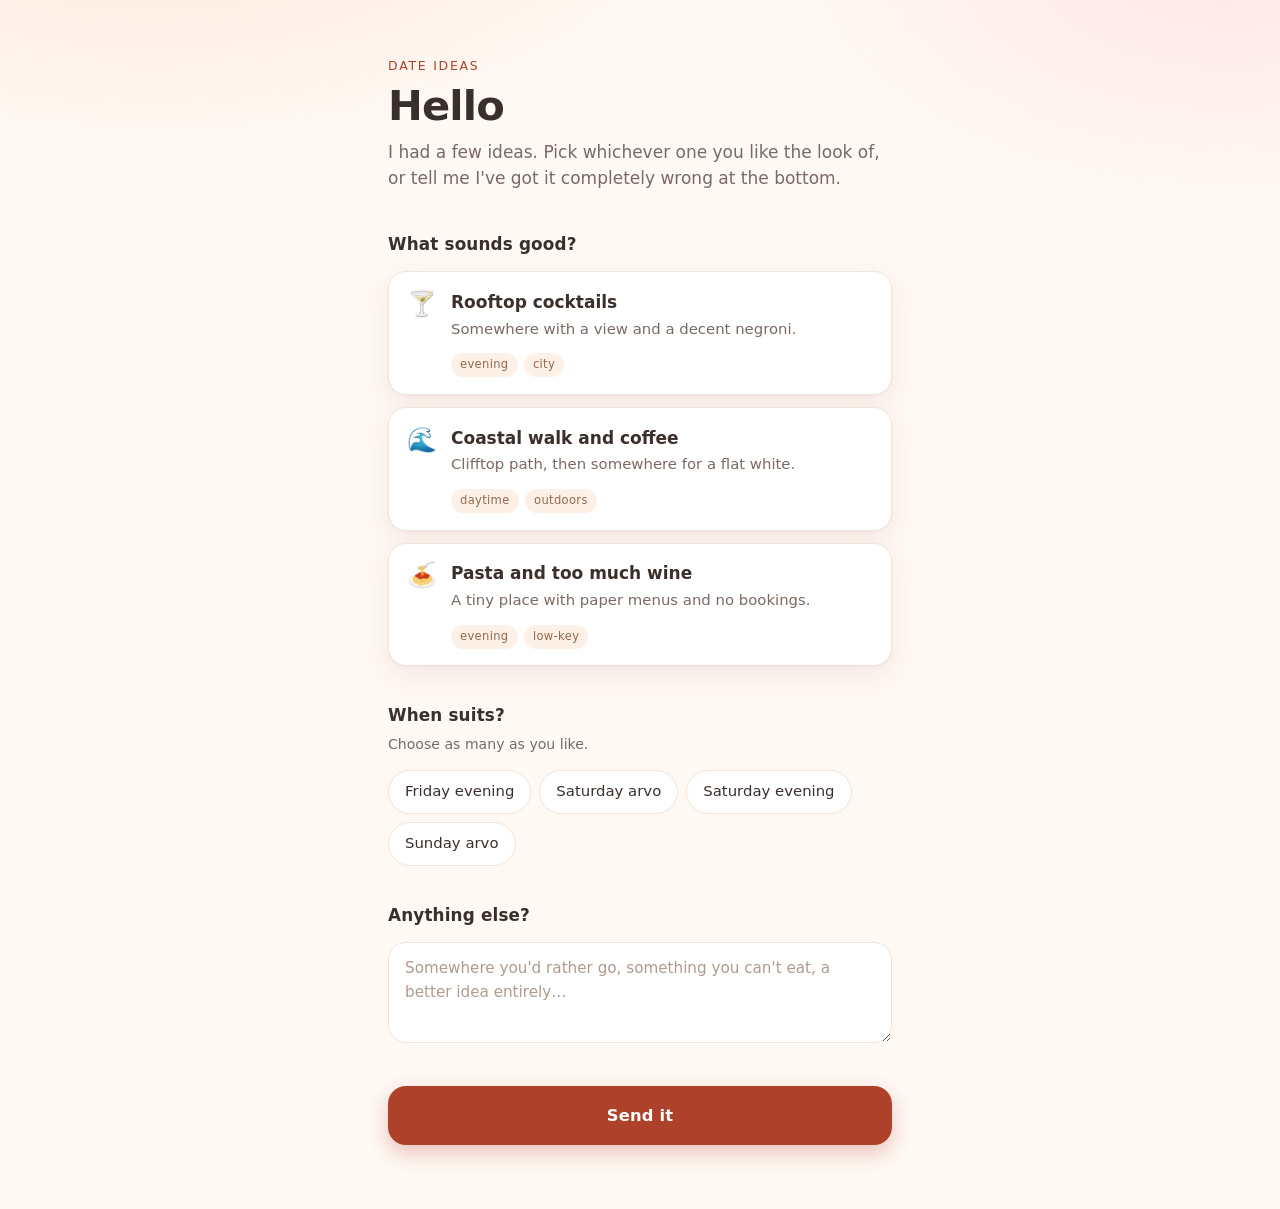
==== pages/_base/index.html @ aa5a321f "Initial commit: personalised date-invitation site FastAPI app serving per-person static page bundles" ====
<!doctype html>
<!--
  Starter bundle. Copy this directory for each new person (add_person.py does
  it for you), then change absolutely anything: the server does not parse this
  file, so different layouts, styles, animations and interactions per person are
  all fine.

  The only contract with the server is in app.js: POST {summary, answers} to
  /api/d/<token>/submit. Everything else is yours.

  Structural bits worth keeping:
    data-question="key"   an answer key in the stored JSON
    data-mode="single"    one choice   -> answers.key = "value"
    data-mode="multi"     many choices -> answers.key = ["value", ...]
    (no data-mode)        an input or textarea -> answers.key = "typed text"
    data-value / data-label  the stored value and its human-readable summary text
    data-rise             materialises in on load; app.js numbers them in
                          document order, so add or reorder freely
-->
<html lang="en-AU">
<head>
<meta charset="utf-8">
<meta name="viewport" content="width=device-width, initial-scale=1">
<meta name="robots" content="noindex, nofollow">
<!-- Light only, so a dark-mode phone doesn't render controls against a light
     page. theme-color matches the page so the browser chrome blends in. -->
<meta name="color-scheme" content="light">
<meta name="theme-color" content="#fff8f3">
<title>An idea or two</title>
<link rel="stylesheet" href="style.css">
<script>
  /* Holds the entrance cascade until app.js knows whether to show the form or
     the confirmation, otherwise the form materialises and is then replaced.
     Must be in <head>, before anything paints.

     The timeout is a failsafe: if app.js never loads or throws, this still
     releases the page rather than leaving it blank. */
  document.documentElement.classList.add('is-booting');
  setTimeout(function () {
    document.documentElement.classList.remove('is-booting');
  }, 1200);
</script>
</head>

<body>
<main class="page" id="form-view">

  <header class="intro">
    <p class="kicker" data-rise>Date ideas</p>
    <h1 data-rise>Hello<span id="greeting-name"></span></h1>
    <p class="lede" data-rise>
      I had a few ideas. Pick whichever one you like the look of, or tell me
      I've got it completely wrong at the bottom.
    </p>
  </header>

  <!-- ── Question: which idea ─────────────────────────────────────────── -->
  <section class="block" data-question="main" data-mode="single" data-required>
    <h2 data-rise>What sounds good?</h2>
    <div class="cards">

      <button type="button" class="card" data-rise data-value="rooftop_cocktails"
              data-label="Rooftop cocktails">
        <span class="card-emoji">🍸</span>
        <span class="card-body">
          <span class="card-title">Rooftop cocktails</span>
          <span class="card-blurb">Somewhere with a view and a decent negroni.</span>
        </span>
        <span class="card-tags"><span class="tag">evening</span><span class="tag">city</span></span>
      </button>

      <button type="button" class="card" data-rise data-value="coastal_walk"
              data-label="Coastal walk and coffee">
        <span class="card-emoji">🌊</span>
        <span class="card-body">
          <span class="card-title">Coastal walk and coffee</span>
          <span class="card-blurb">Clifftop path, then somewhere for a flat white.</span>
        </span>
        <span class="card-tags"><span class="tag">daytime</span><span class="tag">outdoors</span></span>
      </button>

      <button type="button" class="card" data-rise data-value="pasta_and_wine"
              data-label="Pasta and too much wine">
        <span class="card-emoji">🍝</span>
        <span class="card-body">
          <span class="card-title">Pasta and too much wine</span>
          <span class="card-blurb">A tiny place with paper menus and no bookings.</span>
        </span>
        <span class="card-tags"><span class="tag">evening</span><span class="tag">low-key</span></span>
      </button>

    </div>
  </section>

  <!-- ── Question: availability ───────────────────────────────────────── -->
  <section class="block" data-question="when" data-mode="multi">
    <h2 data-rise>When suits?</h2>
    <p class="hint" data-rise>Choose as many as you like.</p>
    <div class="chips">
      <button type="button" class="chip" data-rise data-value="fri_pm"   data-label="Friday evening">Friday evening</button>
      <button type="button" class="chip" data-rise data-value="sat_arvo" data-label="Saturday arvo">Saturday arvo</button>
      <button type="button" class="chip" data-rise data-value="sat_pm"   data-label="Saturday evening">Saturday evening</button>
      <button type="button" class="chip" data-rise data-value="sun_arvo" data-label="Sunday arvo">Sunday arvo</button>
    </div>
  </section>

  <!-- ── Question: free text ──────────────────────────────────────────── -->
  <section class="block">
    <h2 data-rise>Anything else?</h2>
    <textarea data-rise data-question="note" rows="3" maxlength="1000"
              placeholder="Somewhere you'd rather go, something you can't eat, a better idea entirely…"></textarea>
  </section>

  <footer class="actions">
    <button type="button" class="submit" id="submit" data-rise>Send it</button>
    <p class="error" id="error" hidden></p>
  </footer>

</main>

<!-- Shown once they've replied, and on any later visit. -->
<main class="page done" id="done-view" hidden>
  <div class="done-card">
    <span class="done-tick">✓</span>
    <h1>Lovely</h1>
    <p id="done-summary" class="done-summary"></p>
    <p class="lede">I'll sort out the details and message you.</p>
    <button type="button" class="link-button" id="change">Change my answer</button>
  </div>
</main>

<script src="app.js"></script>
</body>
</html>
---- pages/_base/style.css ----
/* Starter styles. Copy and change freely: nothing here is required by the
   server, and every page can look completely different. */

:root {
  /* Light only. Without this a dark-mode phone still renders form controls,
     scrollbars and autofill dark against a light page. */
  color-scheme: light;

  --bg: #fff8f3;
  --surface: #ffffff;
  --ink: #3b2f2b;
  --ink-soft: #7a6a63;
  --line: #f4e3d9;

  /* Two weights of the same coral: the light one is decoration (borders,
     fills), the deep one is anything carrying text, where it needs to clear
     4.5:1 against white. */
  --accent: #ef7d63;
  --accent-deep: #ad4129;
  --accent-soft: #fff0ea;

  /* Kept light enough that --accent-deep still clears 4.5:1 where the washes
     sit behind the kicker and headings. */
  --wash-peach: rgba(255, 186, 148, .26);
  --wash-rose: rgba(255, 168, 186, .22);

  --danger: #c0392b;
  --radius: 18px;
  --shadow: 0 1px 2px rgba(120, 70, 50, .05), 0 10px 28px rgba(120, 70, 50, .08);
}

* { box-sizing: border-box; }

/* The browser's own [hidden] rule is weaker than any class that sets display,
   so a "hidden" view would still render, and you could scroll to it. Every
   view swap in app.js depends on this line. */
[hidden] { display: none !important; }

body {
  margin: 0;
  /* A soft peach-and-rose wash behind the top of the page, so it opens warm
     rather than on a flat sheet of white. */
  background-color: var(--bg);
  background-image:
    radial-gradient(58rem 30rem at 12% -12%, var(--wash-peach), transparent 62%),
    radial-gradient(46rem 26rem at 96% -4%, var(--wash-rose), transparent 60%);
  background-repeat: no-repeat;
  color: var(--ink);
  font: 400 17px/1.55 ui-rounded, "SF Pro Rounded", -apple-system, BlinkMacSystemFont,
        "Segoe UI", system-ui, sans-serif;
  -webkit-font-smoothing: antialiased;
  -webkit-tap-highlight-color: transparent;
}

.page {
  max-width: 34rem;
  margin: 0 auto;
  padding: clamp(1.5rem, 6vw, 3.5rem) 1.25rem 4rem;
}

/* ── Type ─────────────────────────────────────────────────────────────── */

h1 { font-size: clamp(2rem, 8vw, 2.6rem); line-height: 1.1; margin: 0 0 .6rem; letter-spacing: -.02em; }
h2 { font-size: 1.05rem; margin: 0 0 .85rem; letter-spacing: .01em; }

.kicker {
  margin: 0 0 .5rem;
  font-size: .78rem;
  text-transform: uppercase;
  letter-spacing: .14em;
  color: var(--accent-deep);
}

.lede { margin: 0; color: var(--ink-soft); }
.hint { margin: -.5rem 0 .85rem; font-size: .88rem; color: var(--ink-soft); }
.intro { margin-bottom: 2.5rem; }
.block { margin-bottom: 2.25rem; }

/* ── Choice cards ─────────────────────────────────────────────────────── */

.cards { display: grid; gap: .75rem; }

.card {
  display: grid;
  grid-template-columns: auto 1fr;
  grid-template-areas: "emoji body" ".  tags";
  gap: .25rem .9rem;
  width: 100%;
  padding: 1.05rem 1.1rem;
  border: 1.5px solid var(--line);
  border-radius: var(--radius);
  background: var(--surface);
  box-shadow: var(--shadow);
  color: inherit;
  font: inherit;
  text-align: left;
  cursor: pointer;
  transition: border-color .18s, transform .18s, background .18s;
}

.card:active { transform: scale(.985); }

.card.is-selected {
  border-color: var(--accent);
  background: var(--accent-soft);
  box-shadow: 0 1px 2px rgba(120, 70, 50, .05), 0 10px 28px rgba(239, 125, 99, .18);
}

.card-emoji { grid-area: emoji; font-size: 1.5rem; line-height: 1.3; }
.card-body  { grid-area: body; display: block; }
.card-title { display: block; font-weight: 600; }
.card-blurb { display: block; margin-top: .15rem; color: var(--ink-soft); font-size: .93rem; }
.card-tags  { grid-area: tags; display: flex; flex-wrap: wrap; gap: .4rem; margin-top: .55rem; }

.tag {
  padding: .12rem .5rem;
  border-radius: 999px;
  background: #fdf1e7;
  border: 1px solid transparent;
  font-size: .72rem;
  letter-spacing: .03em;
  color: #96674a;
}

.card.is-selected .tag { background: #fff; color: var(--accent-deep); }

/* ── Chips ────────────────────────────────────────────────────────────── */

.chips { display: flex; flex-wrap: wrap; gap: .5rem; }

.chip {
  padding: .6rem 1rem;
  border: 1.5px solid var(--line);
  border-radius: 999px;
  background: var(--surface);
  color: inherit;
  font: inherit;
  font-size: .93rem;
  cursor: pointer;
  transition: border-color .18s, background .18s, transform .18s;
}

.chip:active { transform: scale(.96); }
.chip.is-selected { border-color: var(--accent); background: var(--accent-soft); color: var(--accent-deep); font-weight: 600; }

/* ── Text input ───────────────────────────────────────────────────────── */

textarea {
  width: 100%;
  padding: .9rem 1rem;
  border: 1.5px solid var(--line);
  border-radius: var(--radius);
  background: var(--surface);
  color: inherit;
  font: inherit;
  font-size: .95rem;
  resize: vertical;
  transition: border-color .18s;
}

textarea::placeholder { color: #b09a90; }
textarea:focus {
  outline: none;
  border-color: var(--accent);
  box-shadow: 0 0 0 4px var(--accent-soft);
}

/* ── Actions ──────────────────────────────────────────────────────────── */

.submit {
  width: 100%;
  padding: 1.05rem;
  border: none;
  border-radius: var(--radius);
  background: var(--accent-deep);
  color: #fff;
  box-shadow: 0 8px 20px rgba(173, 65, 41, .28);
  font: inherit;
  font-size: 1.02rem;
  font-weight: 600;
  letter-spacing: .01em;
  cursor: pointer;
  transition: transform .18s, opacity .18s, box-shadow .18s;
}

.submit:active { transform: scale(.985); box-shadow: 0 4px 12px rgba(173, 65, 41, .24); }
.submit[disabled] { opacity: .55; cursor: default; }

.error { margin: .85rem 0 0; color: var(--danger); font-size: .9rem; text-align: center; }

.link-button {
  margin-top: 1.75rem;
  padding: 0;
  border: none;
  background: none;
  color: var(--ink-soft);
  font: inherit;
  font-size: .9rem;
  text-decoration: underline;
  text-underline-offset: 3px;
  cursor: pointer;
}

/* ── Confirmation ─────────────────────────────────────────────────────── */

/* A screen of its own. The form is removed from the document when this shows,
   so this is the whole page rather than a section underneath it. */
.done {
  display: grid;
  place-items: center;
  min-height: 100svh;
  padding: clamp(1.5rem, 6vw, 3.5rem) 1.25rem;
  text-align: center;
}

.done-card {
  max-width: 24rem;
  animation: rise .45s cubic-bezier(.2, .7, .3, 1) both;
}

.done-tick {
  display: grid;
  place-items: center;
  width: 3.25rem;
  height: 3.25rem;
  margin: 0 auto 1.25rem;
  border-radius: 999px;
  background: var(--accent-deep);
  color: #fff;
  box-shadow: 0 10px 24px rgba(173, 65, 41, .26);
  font-size: 1.5rem;
  animation: pop .45s cubic-bezier(.2, 1.4, .4, 1) both;
}

.done-summary {
  margin: 0 0 .75rem;
  font-weight: 600;
  color: var(--accent-deep);
}

@keyframes pop { from { transform: scale(.4); opacity: 0; } to { transform: scale(1); opacity: 1; } }

/* ── Entrance ─────────────────────────────────────────────────────────── */

/* Anything marked data-rise materialises in, one after another down the page.
   app.js sets --i in document order, so nothing here needs renumbering when a
   section is added or moved. */
[data-rise] {
  animation: rise .5s cubic-bezier(.2, .7, .3, 1) both;
  animation-delay: calc(var(--i, 0) * 45ms);
}

/* Held, including the delay countdown, until app.js has picked a view, so
   the cascade starts from that moment rather than part-way through. Released
   by app.js, or by the failsafe timer in index.html. */
.is-booting [data-rise] { animation-play-state: paused; }

@keyframes rise {
  from { opacity: 0; transform: translateY(14px) scale(.99); }
  to   { opacity: 1; transform: none; }
}

@media (prefers-reduced-motion: reduce) {
  *, *::before, *::after { animation: none !important; transition: none !important; }
}
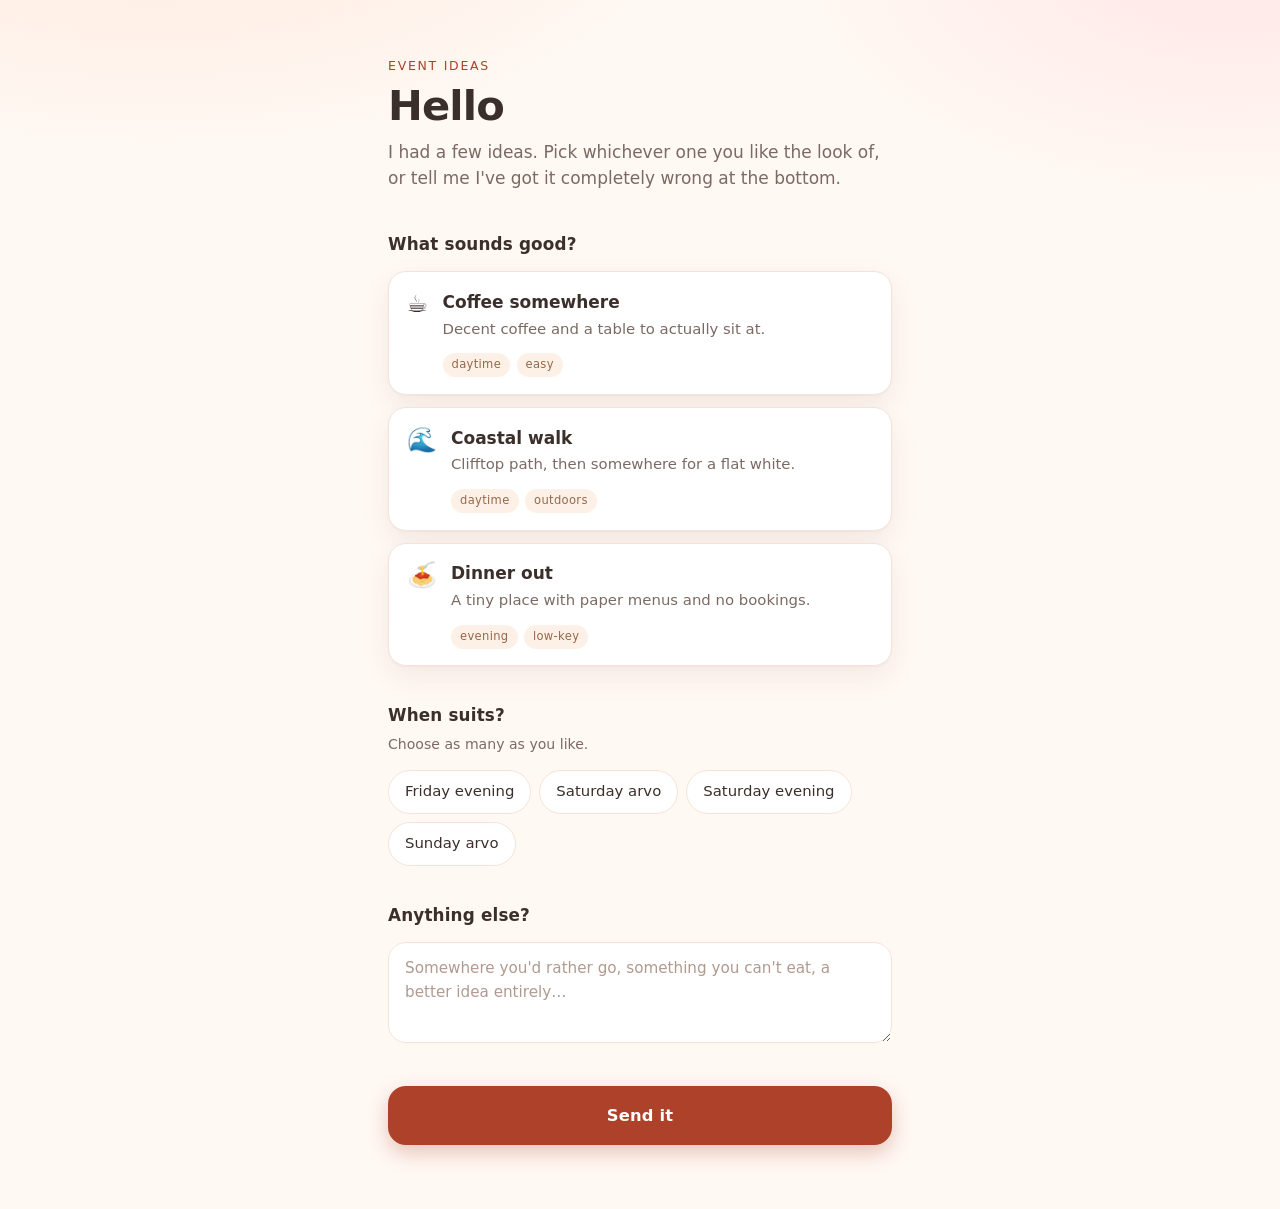
==== commit cb9f0ae7: "Rebrand the dating site as a plain event picker The engine was already generic: a token resolves to " ====
--- a/pages/_base/index.html
+++ b/pages/_base/index.html
@@ -6,7 +6,7 @@
   all fine.
 
   The only contract with the server is in app.js: POST {summary, answers} to
-  /api/d/<token>/submit. Everything else is yours.
+  /api/e/<token>/submit. Everything else is yours.
 
   Structural bits worth keeping:
     data-question="key"   an answer key in the stored JSON
@@ -22,10 +22,13 @@
 <meta charset="utf-8">
 <meta name="viewport" content="width=device-width, initial-scale=1">
 <meta name="robots" content="noindex, nofollow">
-<!-- Light only, so a dark-mode phone doesn't render controls against a light
-     page. theme-color matches the page so the browser chrome blends in. -->
-<meta name="color-scheme" content="light">
-<meta name="theme-color" content="#fff8f3">
+<!-- Both schemes, chosen from the device setting; the stylesheet holds the two
+     palettes. This line is what stops a dark-mode phone rendering its own
+     controls, scrollbars and autofill against the wrong one. The paired
+     theme-colors keep the browser chrome on whichever palette is showing. -->
+<meta name="color-scheme" content="light dark">
+<meta name="theme-color" content="#fff8f3" media="(prefers-color-scheme: light)">
+<meta name="theme-color" content="#16100f" media="(prefers-color-scheme: dark)">
 <title>An idea or two</title>
 <link rel="stylesheet" href="style.css">
 <script>
@@ -46,7 +49,7 @@
 <main class="page" id="form-view">
 
   <header class="intro">
-    <p class="kicker" data-rise>Date ideas</p>
+    <p class="kicker" data-rise>Event ideas</p>
     <h1 data-rise>Hello<span id="greeting-name"></span></h1>
     <p class="lede" data-rise>
       I had a few ideas. Pick whichever one you like the look of, or tell me
@@ -59,31 +62,31 @@
     <h2 data-rise>What sounds good?</h2>
     <div class="cards">
 
-      <button type="button" class="card" data-rise data-value="rooftop_cocktails"
-              data-label="Rooftop cocktails">
-        <span class="card-emoji">🍸</span>
+      <button type="button" class="card" data-rise data-value="coffee"
+              data-label="Coffee somewhere">
+        <span class="card-emoji">☕</span>
         <span class="card-body">
-          <span class="card-title">Rooftop cocktails</span>
-          <span class="card-blurb">Somewhere with a view and a decent negroni.</span>
+          <span class="card-title">Coffee somewhere</span>
+          <span class="card-blurb">Decent coffee and a table to actually sit at.</span>
         </span>
-        <span class="card-tags"><span class="tag">evening</span><span class="tag">city</span></span>
+        <span class="card-tags"><span class="tag">daytime</span><span class="tag">easy</span></span>
       </button>
 
       <button type="button" class="card" data-rise data-value="coastal_walk"
-              data-label="Coastal walk and coffee">
+              data-label="Coastal walk">
         <span class="card-emoji">🌊</span>
         <span class="card-body">
-          <span class="card-title">Coastal walk and coffee</span>
+          <span class="card-title">Coastal walk</span>
           <span class="card-blurb">Clifftop path, then somewhere for a flat white.</span>
         </span>
         <span class="card-tags"><span class="tag">daytime</span><span class="tag">outdoors</span></span>
       </button>
 
-      <button type="button" class="card" data-rise data-value="pasta_and_wine"
-              data-label="Pasta and too much wine">
+      <button type="button" class="card" data-rise data-value="dinner"
+              data-label="Dinner out">
         <span class="card-emoji">🍝</span>
         <span class="card-body">
-          <span class="card-title">Pasta and too much wine</span>
+          <span class="card-title">Dinner out</span>
           <span class="card-blurb">A tiny place with paper menus and no bookings.</span>
         </span>
         <span class="card-tags"><span class="tag">evening</span><span class="tag">low-key</span></span>
@@ -122,7 +125,7 @@
 <main class="page done" id="done-view" hidden>
   <div class="done-card">
     <span class="done-tick">✓</span>
-    <h1>Lovely</h1>
+    <h1>Locked in</h1>
     <p id="done-summary" class="done-summary"></p>
     <p class="lede">I'll sort out the details and message you.</p>
     <button type="button" class="link-button" id="change">Change my answer</button>
--- a/pages/_base/style.css
+++ b/pages/_base/style.css
@@ -1,9 +1,16 @@
 /* Starter styles. Copy and change freely: nothing here is required by the
    server, and every page can look completely different. */
 
+/* ── Palette ──────────────────────────────────────────────────────────── */
+
+/* Light and dark are the same page re-tinted. Every rule past this block is
+   written against these tokens and nothing else, so a scheme is a set of
+   values rather than a second copy of the stylesheet.
+
+   That is why things that look like one-offs are tokens too: a tag fill, the
+   placeholder ink, every shadow. Each is a colour that has to change when the
+   page goes dark, and a literal left in a rule below is one that won't. */
 :root {
-  /* Light only. Without this a dark-mode phone still renders form controls,
-     scrollbars and autofill dark against a light page. */
   color-scheme: light;
 
   --bg: #fff8f3;
@@ -14,19 +21,83 @@
 
   /* Two weights of the same coral: the light one is decoration (borders,
      fills), the deep one is anything carrying text, where it needs to clear
-     4.5:1 against white. */
+     4.5:1 against what sits behind it. --on-accent is the other direction:
+     text sitting on top of --accent-deep. */
   --accent: #ef7d63;
   --accent-deep: #ad4129;
   --accent-soft: #fff0ea;
+  --on-accent: #ffffff;
 
   /* Kept light enough that --accent-deep still clears 4.5:1 where the washes
      sit behind the kicker and headings. */
   --wash-peach: rgba(255, 186, 148, .26);
   --wash-rose: rgba(255, 168, 186, .22);
 
+  --tag-bg: #fdf1e7;
+  --tag-ink: #96674a;
+  /* A tag on a card that is lit up. The card is coral underneath it by then,
+     so the tag goes plain to stay separate from it. */
+  --tag-bg-on: #ffffff;
+
+  --placeholder: #b09a90;
   --danger: #c0392b;
   --radius: 18px;
+
+  /* A shadow on a light page is the page in shade, so these are warm brown at
+     low alpha. --shadow-glow is the coral one thrown by a selected card, where
+     the colour is part of the highlight rather than depth. */
   --shadow: 0 1px 2px rgba(120, 70, 50, .05), 0 10px 28px rgba(120, 70, 50, .08);
+  --shadow-glow: 0 1px 2px rgba(120, 70, 50, .05), 0 10px 28px rgba(239, 125, 99, .18);
+  --shadow-submit: 0 8px 20px rgba(173, 65, 41, .28);
+  --shadow-submit-press: 0 4px 12px rgba(173, 65, 41, .24);
+  --shadow-tick: 0 10px 24px rgba(173, 65, 41, .26);
+}
+
+/* Follows the device setting, with no switch on the page: this is a link
+   someone opens once, so the right scheme is whichever one their phone is
+   already in. Warm rather than neutral greys, so it reads as this page at
+   night instead of a different one.
+
+   The coral has to invert. On white, --accent-deep is dark enough to carry
+   text; on a dark page it has to be light enough to do the same job, which
+   also turns the send button into a light fill, so --on-accent flips with it.
+   Everything downstream of those two follows without a rule changing. */
+@media (prefers-color-scheme: dark) {
+  :root {
+    color-scheme: dark;
+
+    --bg: #16100f;
+    --surface: #221a18;
+    --ink: #f3e8e3;
+    --ink-soft: #b8a49c;
+    --line: #3a2c28;
+
+    --accent: #ef7d63;
+    --accent-deep: #ffab92;
+    --accent-soft: #3a2320;
+    --on-accent: #2a1310;
+
+    /* Dimmer than their light counterparts by more than looks right written
+       down: the same alpha over near-black reads as a haze, not a wash. */
+    --wash-peach: rgba(255, 138, 92, .13);
+    --wash-rose: rgba(255, 110, 140, .1);
+
+    --tag-bg: #2e2320;
+    --tag-ink: #c3a496;
+    --tag-bg-on: #1e1413;
+
+    --placeholder: #9a8279;
+    --danger: #ff8f7d;
+
+    /* Brown at 8% is invisible here, so depth comes from near-black instead.
+       The coral glow stays and does most of the work of separating a selected
+       card from the page, since there is no longer much shade to do it. */
+    --shadow: 0 1px 2px rgba(0, 0, 0, .5), 0 10px 28px rgba(0, 0, 0, .45);
+    --shadow-glow: 0 1px 2px rgba(0, 0, 0, .5), 0 10px 28px rgba(239, 125, 99, .16);
+    --shadow-submit: 0 8px 20px rgba(0, 0, 0, .5);
+    --shadow-submit-press: 0 4px 12px rgba(0, 0, 0, .45);
+    --shadow-tick: 0 10px 24px rgba(0, 0, 0, .5);
+  }
 }
 
 * { box-sizing: border-box; }
@@ -103,7 +174,7 @@
 .card.is-selected {
   border-color: var(--accent);
   background: var(--accent-soft);
-  box-shadow: 0 1px 2px rgba(120, 70, 50, .05), 0 10px 28px rgba(239, 125, 99, .18);
+  box-shadow: var(--shadow-glow);
 }
 
 .card-emoji { grid-area: emoji; font-size: 1.5rem; line-height: 1.3; }
@@ -115,14 +186,14 @@
 .tag {
   padding: .12rem .5rem;
   border-radius: 999px;
-  background: #fdf1e7;
+  background: var(--tag-bg);
   border: 1px solid transparent;
   font-size: .72rem;
   letter-spacing: .03em;
-  color: #96674a;
-}
-
-.card.is-selected .tag { background: #fff; color: var(--accent-deep); }
+  color: var(--tag-ink);
+}
+
+.card.is-selected .tag { background: var(--tag-bg-on); color: var(--accent-deep); }
 
 /* ── Chips ────────────────────────────────────────────────────────────── */
 
@@ -158,7 +229,7 @@
   transition: border-color .18s;
 }
 
-textarea::placeholder { color: #b09a90; }
+textarea::placeholder { color: var(--placeholder); }
 textarea:focus {
   outline: none;
   border-color: var(--accent);
@@ -173,8 +244,8 @@
   border: none;
   border-radius: var(--radius);
   background: var(--accent-deep);
-  color: #fff;
-  box-shadow: 0 8px 20px rgba(173, 65, 41, .28);
+  color: var(--on-accent);
+  box-shadow: var(--shadow-submit);
   font: inherit;
   font-size: 1.02rem;
   font-weight: 600;
@@ -183,7 +254,7 @@
   transition: transform .18s, opacity .18s, box-shadow .18s;
 }
 
-.submit:active { transform: scale(.985); box-shadow: 0 4px 12px rgba(173, 65, 41, .24); }
+.submit:active { transform: scale(.985); box-shadow: var(--shadow-submit-press); }
 .submit[disabled] { opacity: .55; cursor: default; }
 
 .error { margin: .85rem 0 0; color: var(--danger); font-size: .9rem; text-align: center; }
@@ -226,8 +297,8 @@
   margin: 0 auto 1.25rem;
   border-radius: 999px;
   background: var(--accent-deep);
-  color: #fff;
-  box-shadow: 0 10px 24px rgba(173, 65, 41, .26);
+  color: var(--on-accent);
+  box-shadow: var(--shadow-tick);
   font-size: 1.5rem;
   animation: pop .45s cubic-bezier(.2, 1.4, .4, 1) both;
 }
